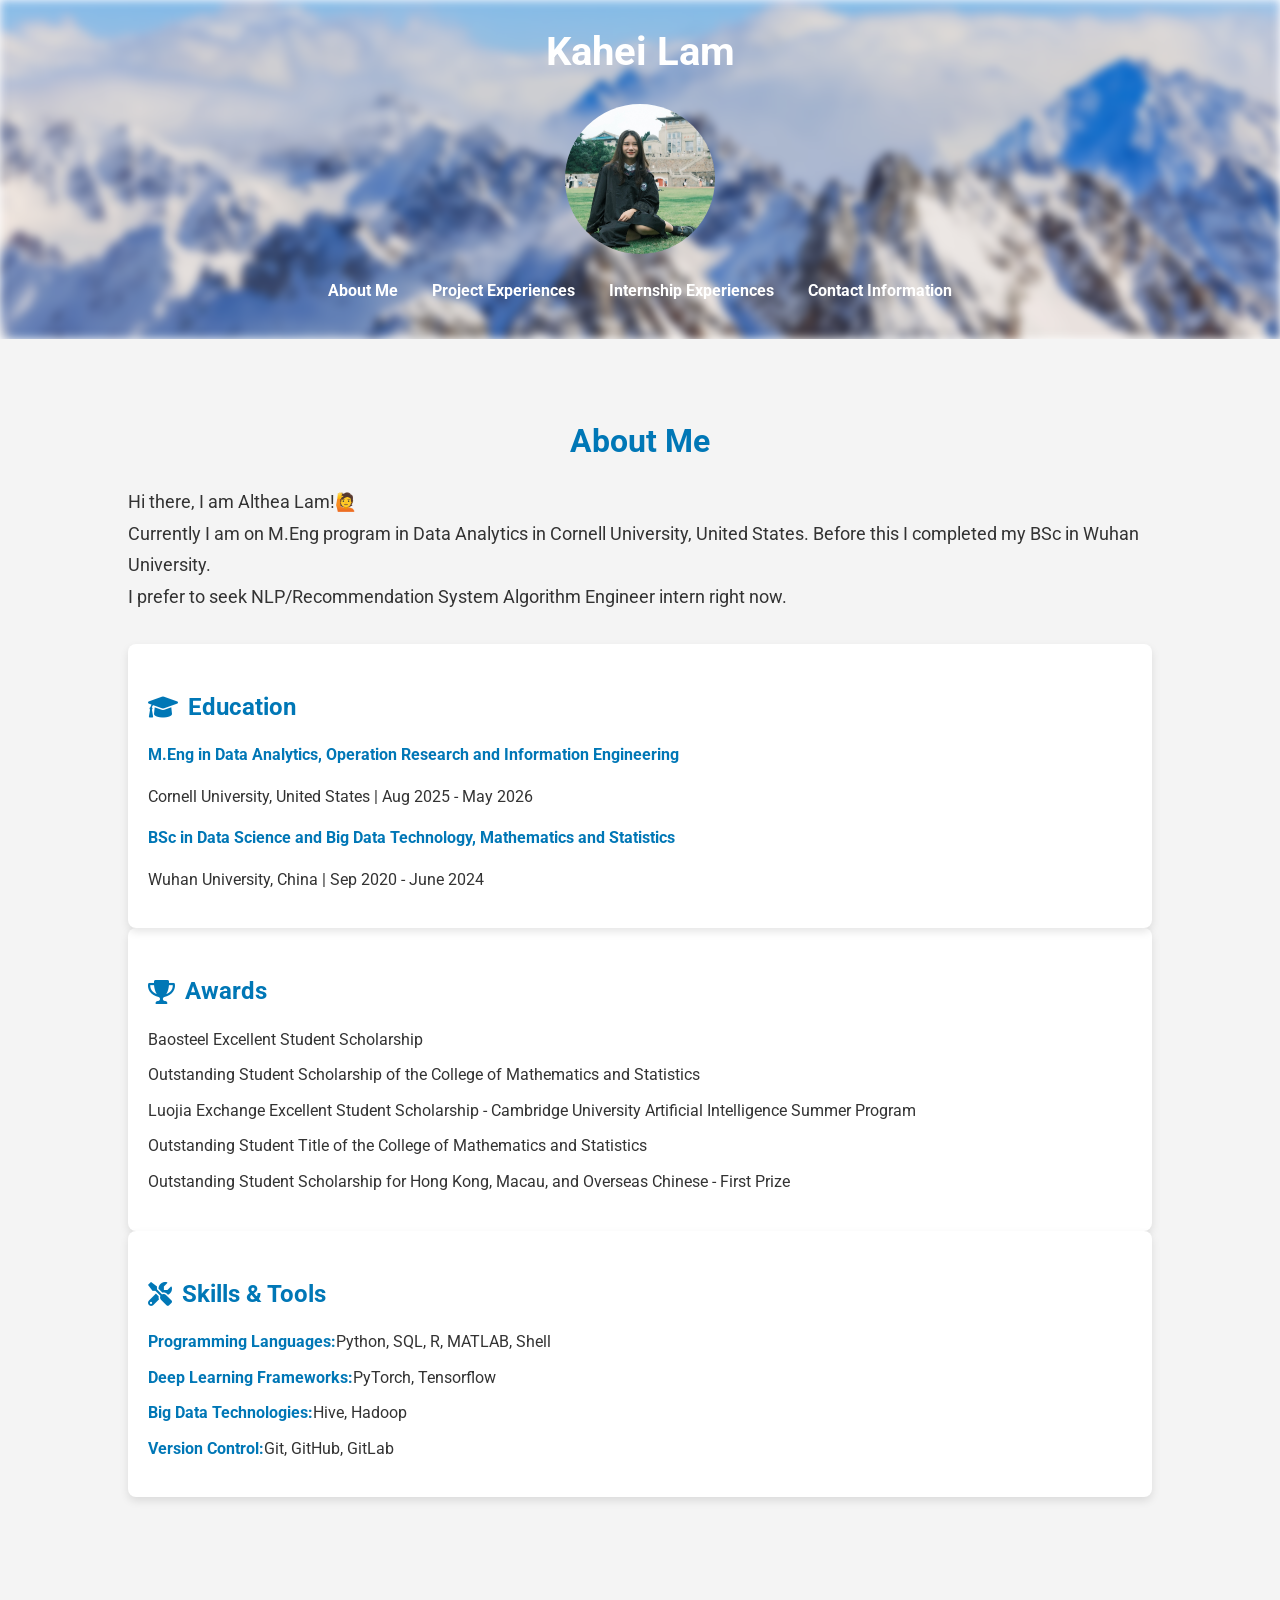
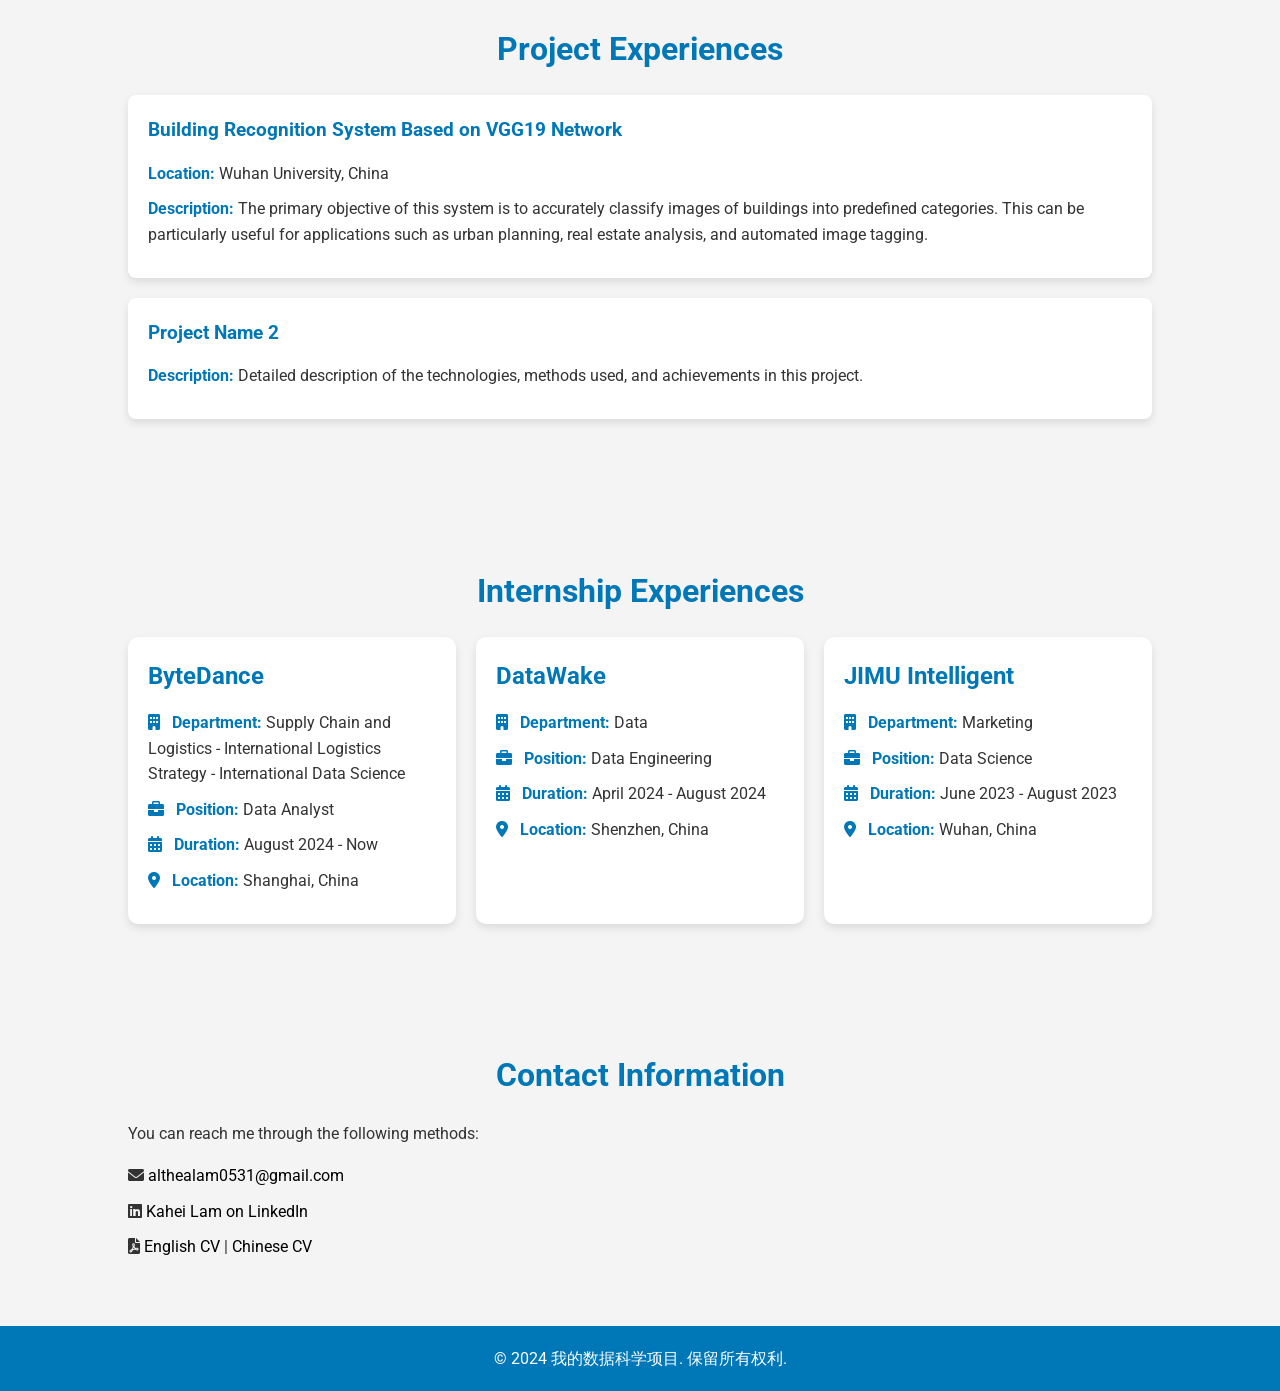
==== index.html @ f1cce817 "Add files via upload" ====
<!DOCTYPE html>
<html lang="zh">
<head>
    <meta charset="UTF-8">
    <meta name="viewport" content="width=device-width, initial-scale=1.0">
    <title>Kahei Lam</title>
    <link rel="stylesheet" href="style.css">
    <link href="https://fonts.googleapis.com/css2?family=Roboto:wght@400;700&display=swap" rel="stylesheet">
    <link href="https://cdnjs.cloudflare.com/ajax/libs/font-awesome/6.0.0-beta3/css/all.min.css" rel="stylesheet">
</head>
<body>
    <header>
        <div class="container">
            <h1>Kahei Lam</h1>
            <img src="images/picture.jpg" alt="Kahei Lam" class="rounded-avatar">
            <nav>
                <ul>
                    <li><a href="#about">About Me</a></li>
                    <li><a href="#projects">Project Experiences</a></li>
                    <li><a href="#experience">Internship Experiences</a></li>
                    <li><a href="#contact">Contact Information</a></li>
                </ul>
            </nav>
        </div>
    </header>

    <section id="about" class="section">
        <div class="container">
            <h2>About Me</h2>
            <p class="intro-text">
                Hi there, I am Althea Lam!🙋<br>
                Currently I am on M.Eng program in Data Analytics in Cornell University, United States. Before this I completed my BSc in Wuhan University.<br>
                I prefer to seek NLP/Recommendation System Algorithm Engineer intern right now.
            </p>
            
            <div class="education-awards">
                <div class="education">
                    <h3><i class="fas fa-graduation-cap"></i> Education</h3>
                    <ul>
                        <li><strong>M.Eng in Data Analytics, Operation Research and Information Engineering</strong> 
                            <p>Cornell University, United States | Aug 2025 - May 2026</p>
                        <li><strong>BSc in Data Science and Big Data Technology, Mathematics and Statistics</strong>
                            <p>Wuhan University, China | Sep 2020 - June 2024</p>
                    </ul>
                </div>
            </div>
        
            <div class="awards">
                <h3><i class="fas fa-trophy"></i> Awards</h3>
                <ul>
                    <li>Baosteel Excellent Student Scholarship</li>
                    <li>Outstanding Student Scholarship of the College of Mathematics and Statistics</li>
                    <li>Luojia Exchange Excellent Student Scholarship - Cambridge University Artificial Intelligence Summer Program</li>
                    <li>Outstanding Student Title of the College of Mathematics and Statistics</li>
                    <li>Outstanding Student Scholarship for Hong Kong, Macau, and Overseas Chinese - First Prize</li>
                    <!-- Add more awards if needed -->
                </ul>
            </div>

                <div class="skills-tools">
                    <h3><i class="fas fa-tools"></i> Skills & Tools</h3>
                    <ul>
                        <li><strong>Programming Languages:</strong>Python, SQL, R, MATLAB, Shell</li>
                        <li><strong>Deep Learning Frameworks:</strong>PyTorch, Tensorflow</li>
                        <li><strong>Big Data Technologies:</strong>Hive, Hadoop</li>
                        <li><strong>Version Control:</strong>Git, GitHub, GitLab</li>
                        <!-- Add more awards if needed -->
                    </ul>
                </div>
            </div>
        </div>
    </section>
    
    <section id="projects" class="section bg-light">
        <div class="container">
            <h2>Project Experiences</h2>
            <div class="project">
                <h3><a href='building-recognition-system.html'>Building Recognition System Based on VGG19 Network</a></h3>
                <p><strong>Location:</strong> Wuhan University, China</p>
                <p><strong>Description:</strong> The primary objective of this system is to accurately classify images of buildings into predefined categories. This can be particularly useful for applications such as urban planning, real estate analysis, and automated image tagging.</p>
            </div>
            <div class="project">
                <h3>Project Name 2</h3>
                <p><strong>Description:</strong> Detailed description of the technologies, methods used, and achievements in this project.</p>
            </div>
            <!-- Add more projects if needed -->
        </div>
    </section>

    <section id="experience" class="section">
        <div class="container">
            <h2>Internship Experiences</h2>
            <div class="experience-grid">
                <div class="experience-card">
                    <h3>ByteDance</h3>
                    <p><i class="fas fa-building"></i> <strong>Department:</strong> Supply Chain and Logistics - International Logistics Strategy - International Data Science</p>
                    <p><i class="fas fa-briefcase"></i> <strong>Position:</strong> Data Analyst</p>
                    <p><i class="fas fa-calendar-alt"></i> <strong>Duration:</strong> August 2024 - Now</p>
                    <p><i class="fas fa-map-marker-alt"></i> <strong>Location:</strong> Shanghai, China</p>
                </div>
                <div class="experience-card">
                    <h3>DataWake</h3>
                    <p><i class="fas fa-building"></i> <strong>Department:</strong> Data</p>
                    <p><i class="fas fa-briefcase"></i> <strong>Position:</strong> Data Engineering</p>
                    <p><i class="fas fa-calendar-alt"></i> <strong>Duration:</strong> April 2024 - August 2024</p>
                    <p><i class="fas fa-map-marker-alt"></i> <strong>Location:</strong> Shenzhen, China</p>
                </div>
                <div class="experience-card">
                    <h3>JIMU Intelligent</h3>
                    <p><i class="fas fa-building"></i> <strong>Department:</strong> Marketing</p>
                    <p><i class="fas fa-briefcase"></i> <strong>Position:</strong> Data Science</p>
                    <p><i class="fas fa-calendar-alt"></i> <strong>Duration:</strong> June 2023 - August 2023</p>
                    <p><i class="fas fa-map-marker-alt"></i> <strong>Location:</strong> Wuhan, China</p>
                </div>
                <!-- Add more internship experiences here -->
            </div>
        </div>
    </section>

    <section id="contact" class="section bg-light">
        <div class="container">
            <h2>Contact Information</h2>
            <p>You can reach me through the following methods:</p>
            <ul>
                <li><i class="fas fa-envelope"></i> <a href="mailto:althealam0531@gmail.com">althealam0531@gmail.com</a></li>
                <li><i class="fab fa-linkedin"></i> <a href="https://www.linkedin.com/in/kahei-lam" target="_blank">Kahei Lam on LinkedIn</a></li>
                <li><i class="fas fa-file-pdf"></i> 
                    <a href="documents/resume-en.pdf" target="_blank">English CV</a> | 
                    <a href="documents/resume-zh.pdf" target="_blank">Chinese CV</a>
                </li>
            </ul>
        </div>
    </section>
    
    <footer>
        <div class="container">
            <p>&copy; 2024 我的数据科学项目. 保留所有权利.</p>
        </div>
    </footer>
</body>
</html>
---- style.css ----
body {
    font-family: 'Roboto', sans-serif;
    line-height: 1.6;
    margin: 0;
    padding: 0;
    color: #333;
}

.container {
    width: 80%;
    margin: auto;
    max-width: 1200px;
}

/* 在style.css文件中 */
header {
    position: relative;
    color: #fff;
    padding: 20px 0;
    text-align: center;
}

header::after {
    content: "";
    position: absolute;
    top: 0;
    left: 0;
    width: 100%;
    height: 100%;
    background-image: url('images/background.jpg');
    background-size: cover;
    background-position: center;
    background-repeat: no-repeat;
    filter: blur(5px) opacity(0.99); /* 调整模糊度和透明度 */
    z-index: -1;
}

header h1 {
    margin: 0;
    font-size: 2.5rem;
}

.rounded-avatar {
    width: 150px; /* 你可以根据需要调整大小 */
    height: 150px; /* 确保宽度和高度相同以创建圆形 */
    border-radius: 50%; /* 这将使图片变为圆形 */
    object-fit: cover; /* 确保图片内容适应圆形 */
    margin-top: 20px; /* 在名字和图片之间添加一些空间 */
}

nav ul {
    list-style: none;
    padding: 0;
}

nav ul li {
    display: inline;
    margin: 0 15px;
}

nav ul li a {
    color: #fff;
    text-decoration: none;
    font-weight: bold;
}

.section {
    padding: 50px 0;
    background: #f4f4f4;
}

.bg-light {
    background-color: #f4f4f4;
}

h2 {
    font-size: 2rem;
    margin-bottom: 20px;
    text-align: center;
    color: #0077b6;
}

.project {
    background: #fff;
    padding: 20px;
    margin: 20px 0;
    border-radius: 8px;
    box-shadow: 0 4px 8px rgba(0,0,0,0.1);
    transition: transform 0.3s, box-shadow 0.3s;
}

.project:hover {
    transform: translateY(-5px);
    box-shadow: 0 8px 16px rgba(0, 0, 0, 0.2);
}

.project h3 {
    font-size: 1.2rem;
    margin-top: 0;
    color: #0077b6;
    text-decoration: none;
}

.project p {
    margin: 10px 0;
    font-size: 1rem;
    line-height: 1.6;
    color: #333;
    text-decoration: none;
}

.project a {
    color: #0077b6;
    text-decoration: none;
}

.project a:hover {
    color: #0077b6;
    text-decoration: underline;
}

footer {
    background-color: #0077b6;
    color: #fff;
    text-align: center;
    padding: 20px 0;
}

footer p {
    margin: 0;
}

.experience-grid {
    display: grid;
    grid-template-columns: repeat(auto-fit, minmax(300px, 1fr));
    gap: 20px;
}

.experience-card {
    background: #fff;
    padding: 20px;
    border-radius: 10px;
    box-shadow: 0 4px 8px rgba(0, 0, 0, 0.1);
    transition: transform 0.3s;
}

.experience-card:hover {
    transform: translateY(-5px);
}

.experience-card h3 {
    margin-top: 0;
    color: #0077b6;
    font-size: 1.5rem;
}

.experience-card p {
    margin: 10px 0;
}

.experience-card i {
    margin-right: 8px;
    color: #0077b6;
}

.intro-text {
    font-size: 1.1rem;
    line-height: 1.8;
    margin-bottom: 30px;
    color: #333;
}

.education-awards {
    display: flex;
    flex-direction: column;
    gap: 30px;
}

.education, .awards,.skills-tools {
    background: #fff;
    border-radius: 8px;
    padding: 20px;
    box-shadow: 0 4px 8px rgba(0, 0, 0, 0.1);
    transition: transform 0.3s, box-shadow 0.3s;
}

.education:hover, .awards:hover,.skills-tools:hover {
    transform: translateY(-5px);
    box-shadow: 0 8px 16px rgba(0, 0, 0, 0.2);
}

.university-logo-img {
    width: 100px; /* 调整校徽图片的宽度 */
    height: auto; /* 保持图片的纵横比 */
    margin-bottom: 10px; /* 在图片下方添加一些空间 */
}

.university-logo {
    text-align: center; /* 使图片居中显示 */
    margin-top: 10px; /* 在大学名称和校徽之间添加一些空间 */
}

h3 {
    font-size: 1.5rem;
    color: #0077b6;
    margin-bottom: 15px;
    display: flex;
    align-items: center;
    gap: 10px;
}

h3 i {
    font-size: 1.5rem;
    color: #0077b6;
}

ul {
    list-style-type: none;
    padding: 0;
}

li {
    margin-bottom: 10px;
    line-height: 1.6;
}

strong {
    color: #0077b6;
}

/* 将所有链接的默认颜色设置为黑色，移除下划线 */
a {
    color: #000000;
    text-decoration: none;
}

/* 当鼠标悬停在链接上时，添加下划线以提供视觉反馈 */
a:hover {
    text-decoration: underline;
}
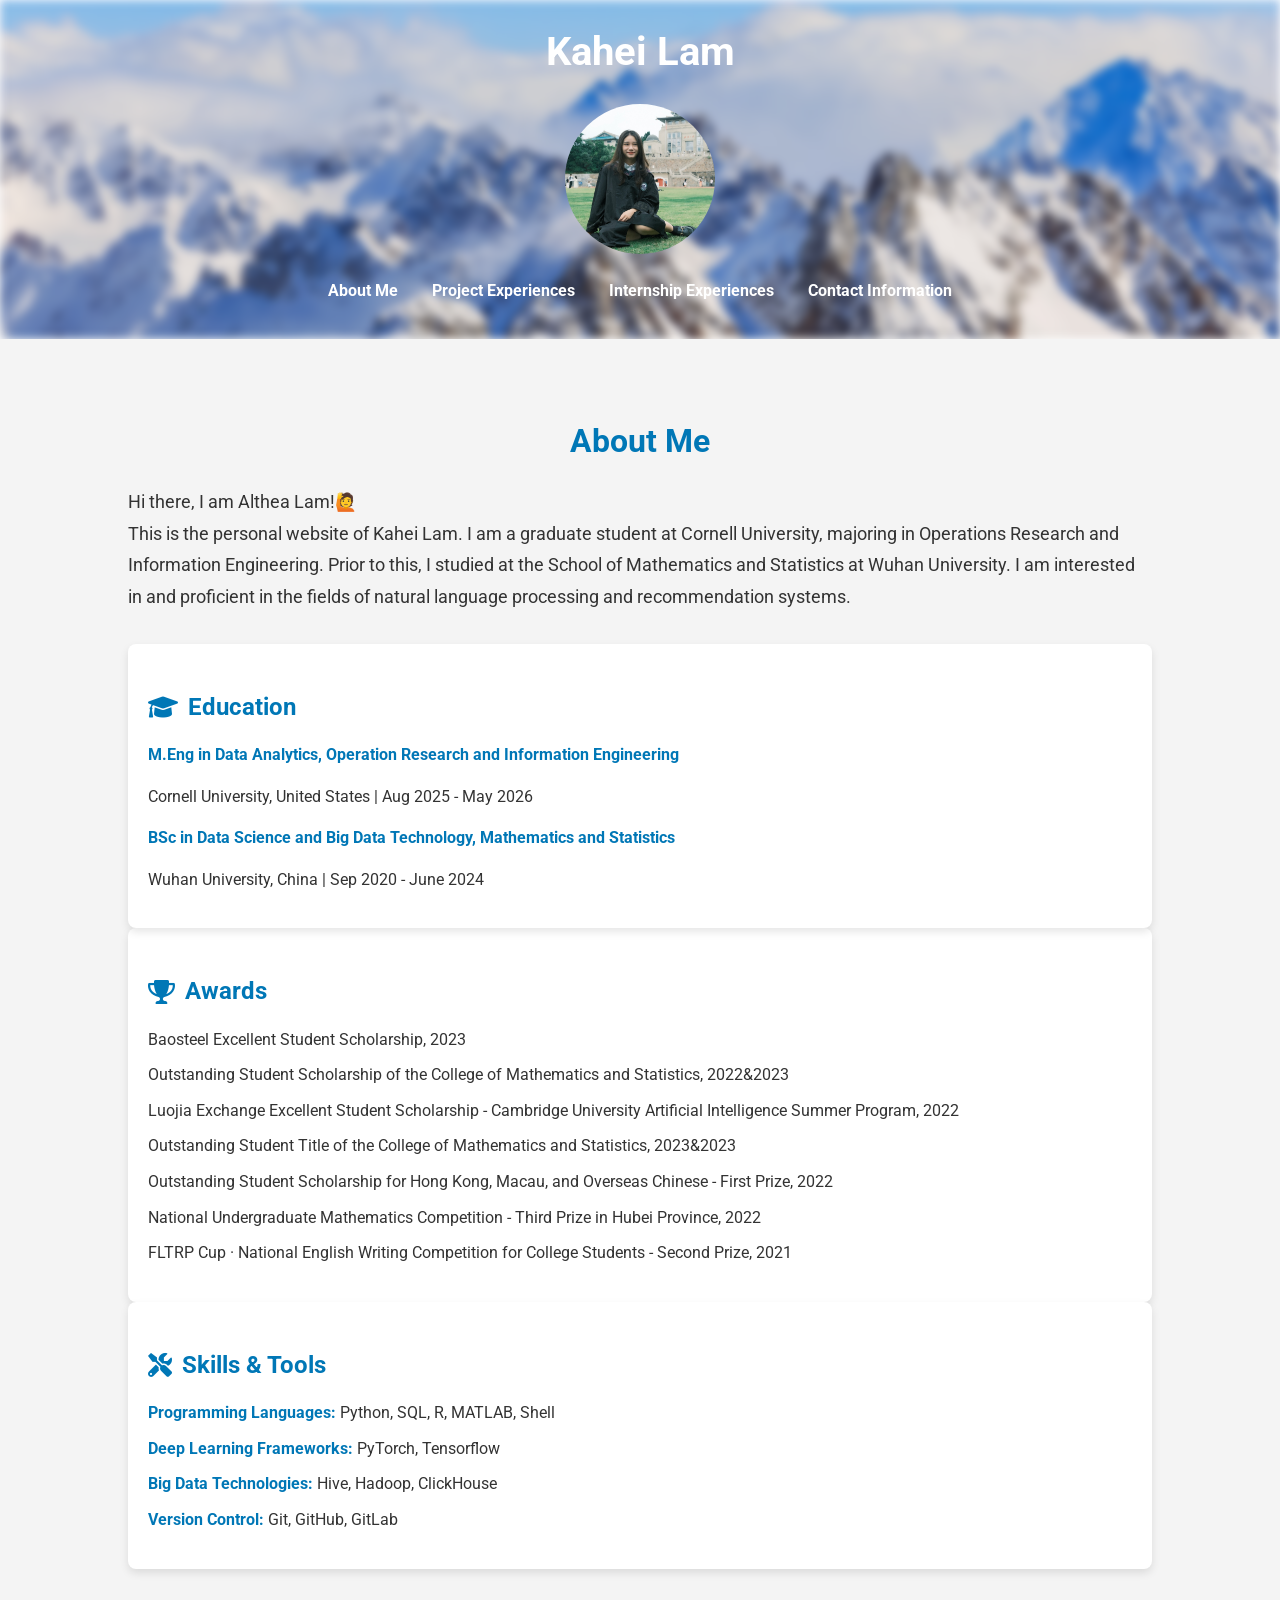
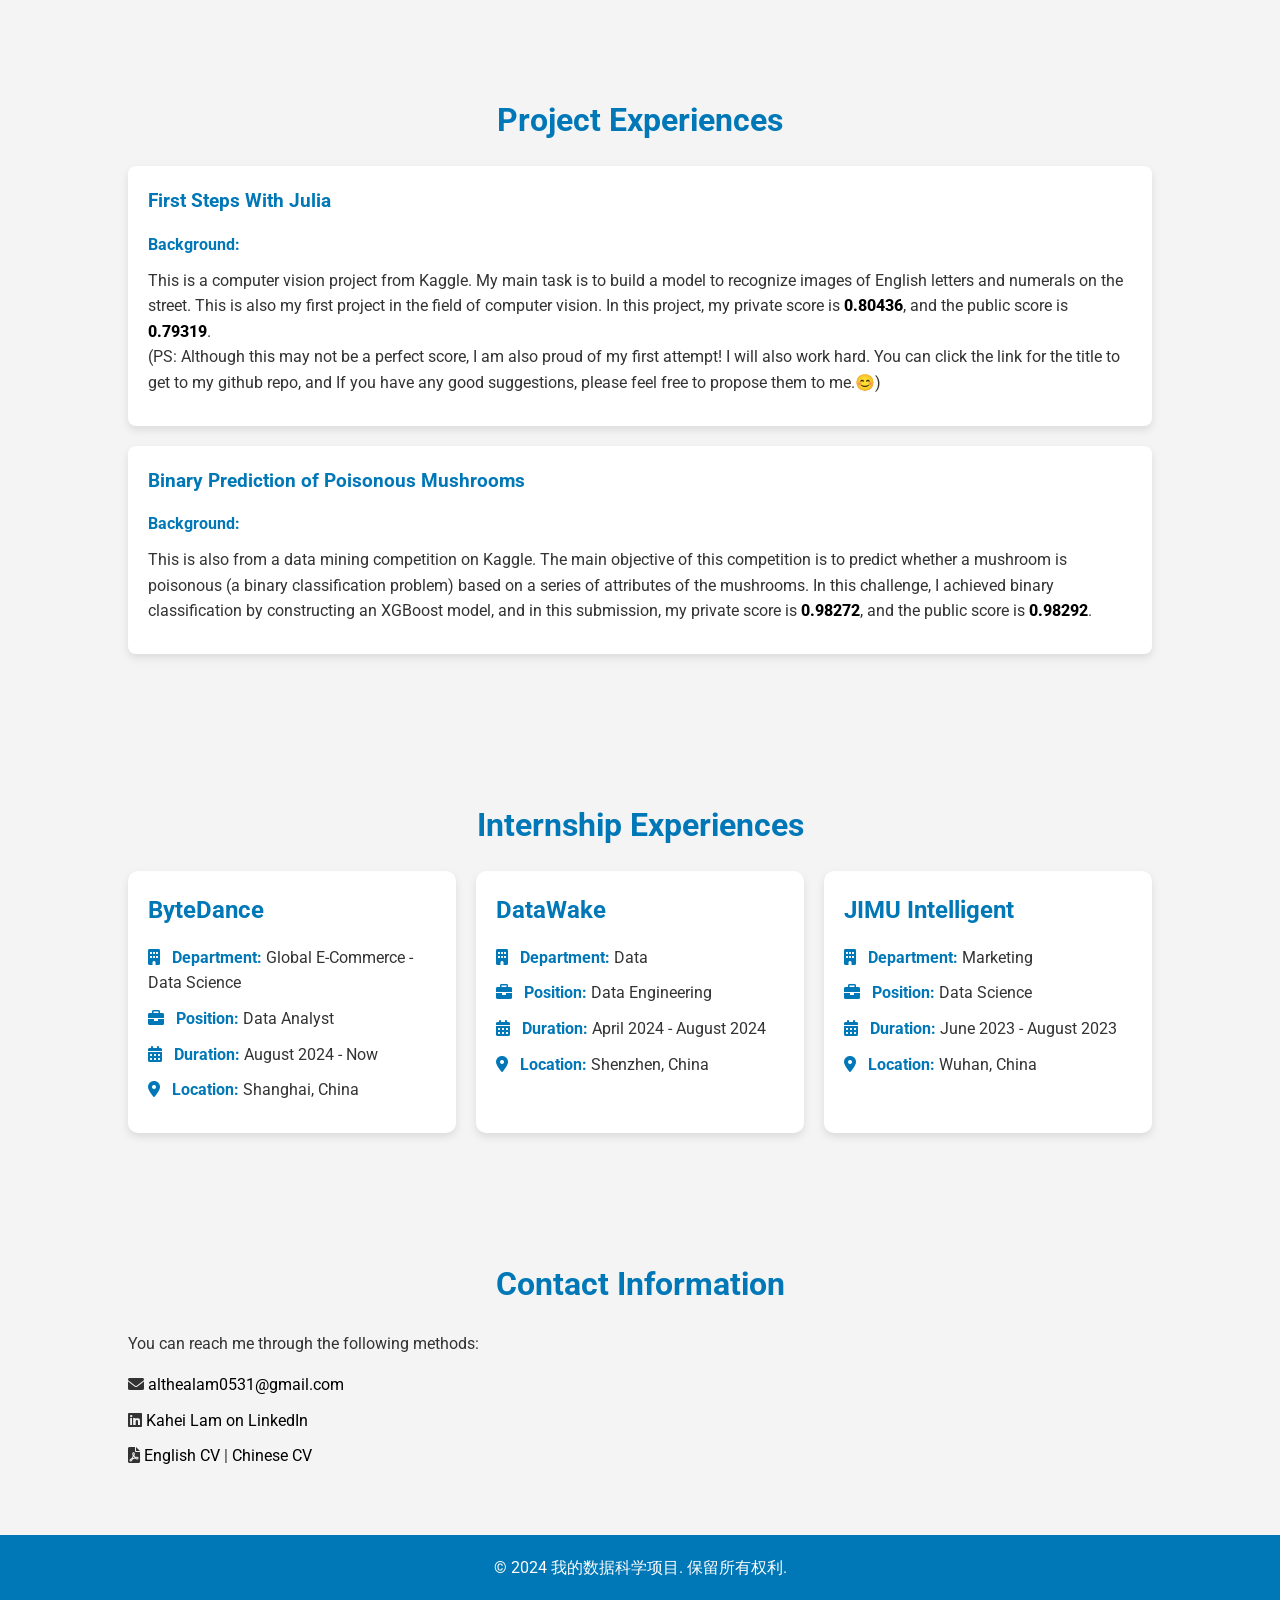
==== commit 93ec6a71: "fix" ====
--- a/index.html
+++ b/index.html
@@ -29,8 +29,7 @@
             <h2>About Me</h2>
             <p class="intro-text">
                 Hi there, I am Althea Lam!🙋<br>
-                Currently I am on M.Eng program in Data Analytics in Cornell University, United States. Before this I completed my BSc in Wuhan University.<br>
-                I prefer to seek NLP/Recommendation System Algorithm Engineer intern right now.
+                This is the personal website of Kahei Lam. I am a graduate student at Cornell University, majoring in Operations Research and Information Engineering. Prior to this, I studied at the School of Mathematics and Statistics at Wuhan University. I am interested in and proficient in the fields of natural language processing and recommendation systems.
             </p>
             
             <div class="education-awards">
@@ -48,11 +47,14 @@
             <div class="awards">
                 <h3><i class="fas fa-trophy"></i> Awards</h3>
                 <ul>
-                    <li>Baosteel Excellent Student Scholarship</li>
-                    <li>Outstanding Student Scholarship of the College of Mathematics and Statistics</li>
-                    <li>Luojia Exchange Excellent Student Scholarship - Cambridge University Artificial Intelligence Summer Program</li>
-                    <li>Outstanding Student Title of the College of Mathematics and Statistics</li>
-                    <li>Outstanding Student Scholarship for Hong Kong, Macau, and Overseas Chinese - First Prize</li>
+                    <li>Baosteel Excellent Student Scholarship, 2023</li>
+                    <li>Outstanding Student Scholarship of the College of Mathematics and Statistics, 2022&2023</li>
+                    <li>Luojia Exchange Excellent Student Scholarship - Cambridge University Artificial Intelligence Summer Program, 2022</li>
+                    <li>Outstanding Student Title of the College of Mathematics and Statistics, 2023&2023</li>
+                    <li>Outstanding Student Scholarship for Hong Kong, Macau, and Overseas Chinese - First Prize, 2022</li>
+                    <li>National Undergraduate Mathematics Competition - Third Prize in Hubei Province, 2022</li>
+                    <li>FLTRP Cup · National English Writing Competition for College Students - Second Prize, 2021</li>
+
                     <!-- Add more awards if needed -->
                 </ul>
             </div>
@@ -60,10 +62,10 @@
                 <div class="skills-tools">
                     <h3><i class="fas fa-tools"></i> Skills & Tools</h3>
                     <ul>
-                        <li><strong>Programming Languages:</strong>Python, SQL, R, MATLAB, Shell</li>
-                        <li><strong>Deep Learning Frameworks:</strong>PyTorch, Tensorflow</li>
-                        <li><strong>Big Data Technologies:</strong>Hive, Hadoop</li>
-                        <li><strong>Version Control:</strong>Git, GitHub, GitLab</li>
+                        <li><strong>Programming Languages:  </strong>Python, SQL, R, MATLAB, Shell</li>
+                        <li><strong>Deep Learning Frameworks:  </strong>PyTorch, Tensorflow</li>
+                        <li><strong>Big Data Technologies:  </strong>Hive, Hadoop, ClickHouse</li>
+                        <li><strong>Version Control:  </strong>Git, GitHub, GitLab</li>
                         <!-- Add more awards if needed -->
                     </ul>
                 </div>
@@ -75,13 +77,14 @@
         <div class="container">
             <h2>Project Experiences</h2>
             <div class="project">
-                <h3><a href='building-recognition-system.html'>Building Recognition System Based on VGG19 Network</a></h3>
-                <p><strong>Location:</strong> Wuhan University, China</p>
-                <p><strong>Description:</strong> The primary objective of this system is to accurately classify images of buildings into predefined categories. This can be particularly useful for applications such as urban planning, real estate analysis, and automated image tagging.</p>
+                <h3><a href="https://github.com/Althealam/First-Steps-With-Julia---Score-0.81.git" target="_blank">First Steps With Julia</a></h3>
+                <p><strong>Background:  </strong>
+                    <p>This is a computer vision project from Kaggle. My main task is to build a model to recognize images of English letters and numerals on the street. This is also my first project in the field of computer vision. In this project, my private score is <strong-black>0.80436</strong-black>, and the public score is <strong-black>0.79319</strong-black>.<br>(PS: Although this may not be a perfect score, I am also proud of my first attempt! I will also work hard. You can click the link for the title to get to my github repo, and If you have any good suggestions, please feel free to propose them to me.😊)</p>
             </div>
             <div class="project">
-                <h3>Project Name 2</h3>
-                <p><strong>Description:</strong> Detailed description of the technologies, methods used, and achievements in this project.</p>
+                <h3>Binary Prediction of Poisonous Mushrooms</h3>
+                <p><strong>Background:  </strong> 
+                    <p>This is also from a data mining competition on Kaggle. The main objective of this competition is to predict whether a mushroom is poisonous (a binary classification problem) based on a series of attributes of the mushrooms. In this challenge, I achieved binary classification by constructing an XGBoost model, and in this submission, my private score is <strong-black>0.98272</strong-black>, and the public score is <strong-black>0.98292</strong-black>.</p>
             </div>
             <!-- Add more projects if needed -->
         </div>
@@ -93,24 +96,24 @@
             <div class="experience-grid">
                 <div class="experience-card">
                     <h3>ByteDance</h3>
-                    <p><i class="fas fa-building"></i> <strong>Department:</strong> Supply Chain and Logistics - International Logistics Strategy - International Data Science</p>
-                    <p><i class="fas fa-briefcase"></i> <strong>Position:</strong> Data Analyst</p>
-                    <p><i class="fas fa-calendar-alt"></i> <strong>Duration:</strong> August 2024 - Now</p>
-                    <p><i class="fas fa-map-marker-alt"></i> <strong>Location:</strong> Shanghai, China</p>
+                    <p><i class="fas fa-building"></i> <strong>Department:  </strong> Global E-Commerce - Data Science</p>
+                    <p><i class="fas fa-briefcase"></i> <strong>Position:  </strong> Data Analyst</p>
+                    <p><i class="fas fa-calendar-alt"></i> <strong>Duration:  </strong> August 2024 - Now</p>
+                    <p><i class="fas fa-map-marker-alt"></i> <strong>Location:  </strong> Shanghai, China</p>
                 </div>
                 <div class="experience-card">
                     <h3>DataWake</h3>
-                    <p><i class="fas fa-building"></i> <strong>Department:</strong> Data</p>
-                    <p><i class="fas fa-briefcase"></i> <strong>Position:</strong> Data Engineering</p>
-                    <p><i class="fas fa-calendar-alt"></i> <strong>Duration:</strong> April 2024 - August 2024</p>
-                    <p><i class="fas fa-map-marker-alt"></i> <strong>Location:</strong> Shenzhen, China</p>
+                    <p><i class="fas fa-building"></i> <strong>Department:  </strong> Data</p>
+                    <p><i class="fas fa-briefcase"></i> <strong>Position:  </strong> Data Engineering</p>
+                    <p><i class="fas fa-calendar-alt"></i> <strong>Duration:  </strong> April 2024 - August 2024</p>
+                    <p><i class="fas fa-map-marker-alt"></i> <strong>Location:  </strong> Shenzhen, China</p>
                 </div>
                 <div class="experience-card">
                     <h3>JIMU Intelligent</h3>
-                    <p><i class="fas fa-building"></i> <strong>Department:</strong> Marketing</p>
-                    <p><i class="fas fa-briefcase"></i> <strong>Position:</strong> Data Science</p>
-                    <p><i class="fas fa-calendar-alt"></i> <strong>Duration:</strong> June 2023 - August 2023</p>
-                    <p><i class="fas fa-map-marker-alt"></i> <strong>Location:</strong> Wuhan, China</p>
+                    <p><i class="fas fa-building"></i> <strong>Department:  </strong> Marketing</p>
+                    <p><i class="fas fa-briefcase"></i> <strong>Position:  </strong> Data Science</p>
+                    <p><i class="fas fa-calendar-alt"></i> <strong>Duration:  </strong> June 2023 - August 2023</p>
+                    <p><i class="fas fa-map-marker-alt"></i> <strong>Location:  </strong> Wuhan, China</p>
                 </div>
                 <!-- Add more internship experiences here -->
             </div>
--- a/style.css
+++ b/style.css
@@ -228,6 +228,12 @@
     color: #0077b6;
 }
 
+strong-black{
+    color: black;
+    font-weight: 800;
+}
+
+
 /* 将所有链接的默认颜色设置为黑色，移除下划线 */
 a {
     color: #000000;
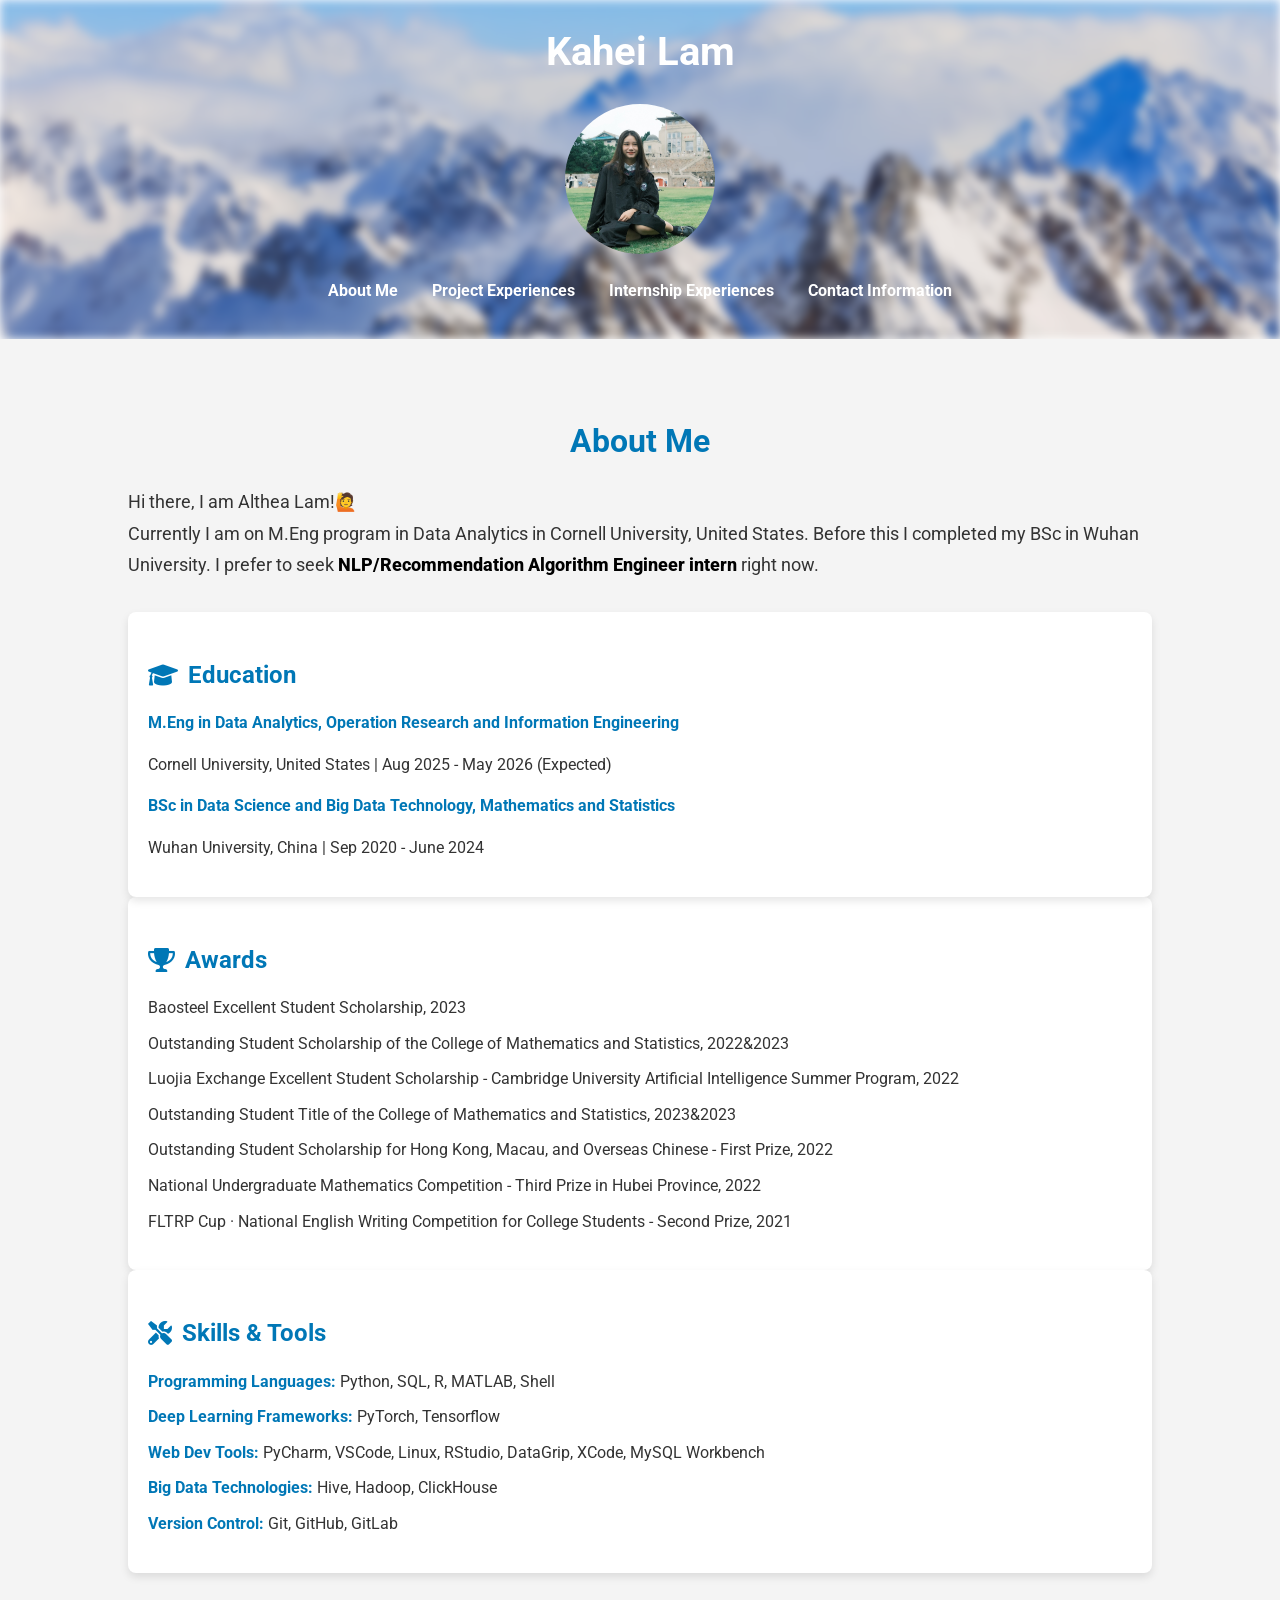
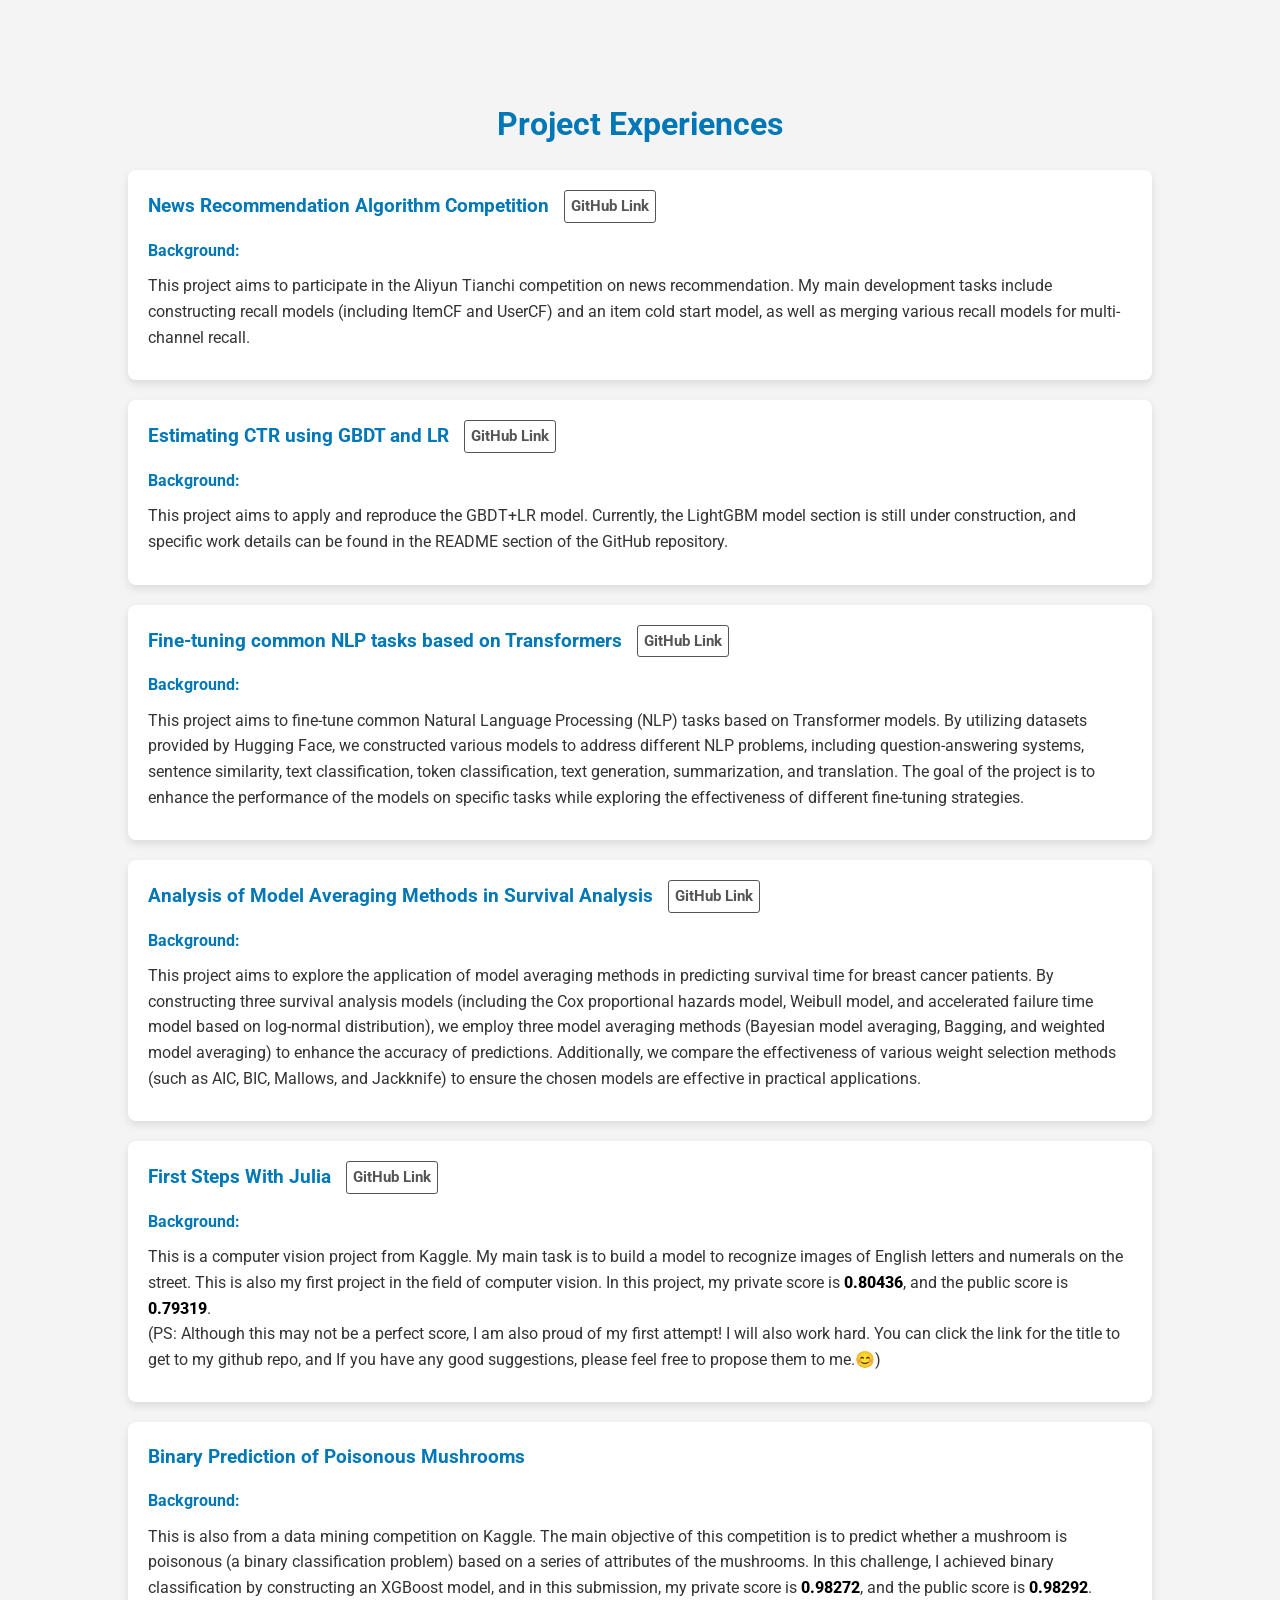
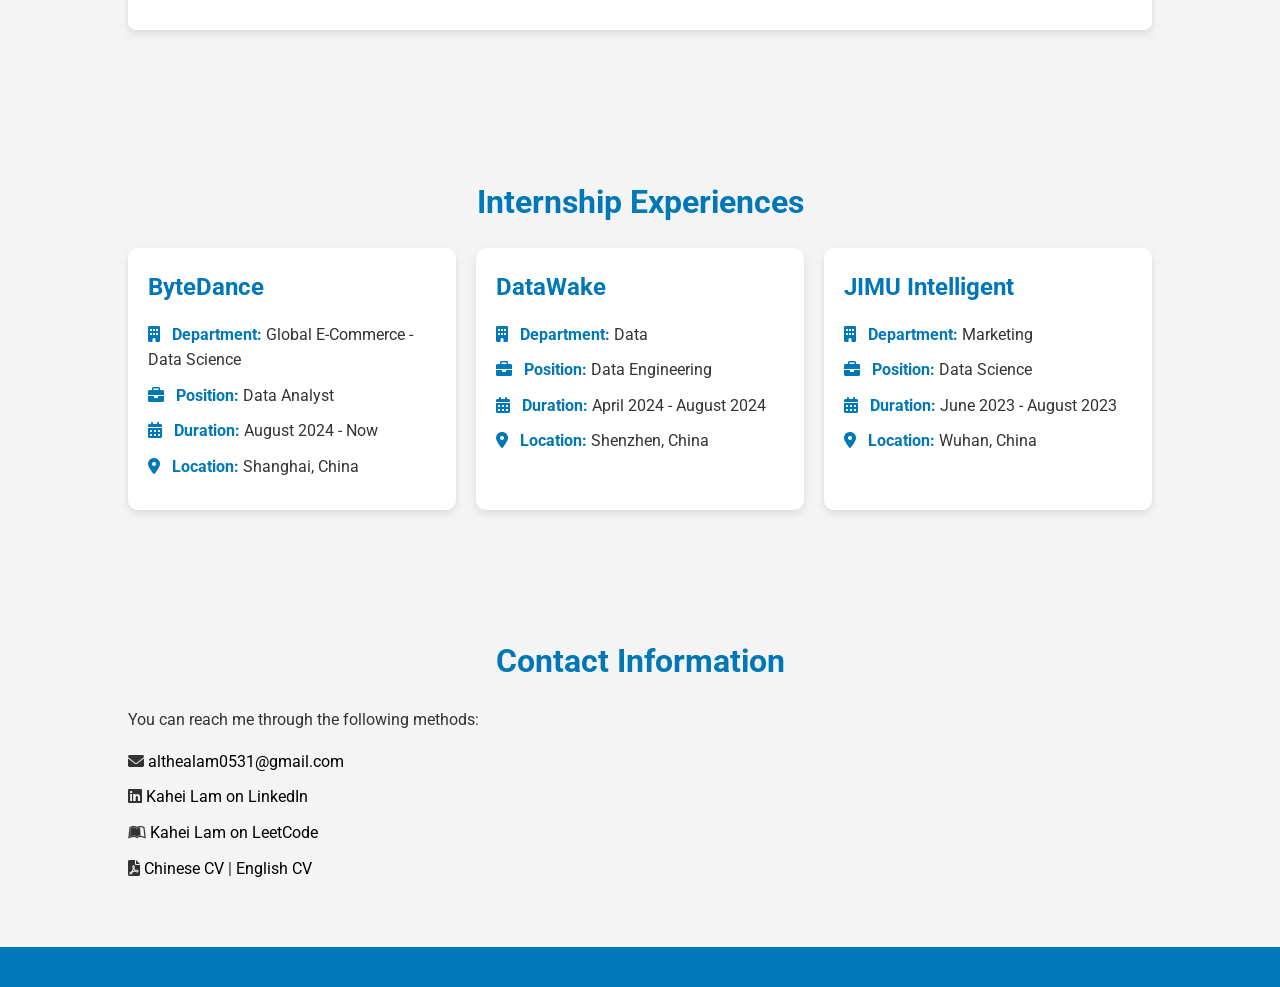
==== commit c91d67e3: "commit" ====
--- a/index.html
+++ b/index.html
@@ -29,7 +29,8 @@
             <h2>About Me</h2>
             <p class="intro-text">
                 Hi there, I am Althea Lam!🙋<br>
-                This is the personal website of Kahei Lam. I am a graduate student at Cornell University, majoring in Operations Research and Information Engineering. Prior to this, I studied at the School of Mathematics and Statistics at Wuhan University. I am interested in and proficient in the fields of natural language processing and recommendation systems.
+                Currently I am on M.Eng program in Data Analytics in Cornell University, United States. Before this I completed my BSc in Wuhan University.
+I prefer to seek <strong-black>NLP/Recommendation Algorithm Engineer intern</strong-black> right now.
             </p>
             
             <div class="education-awards">
@@ -37,7 +38,7 @@
                     <h3><i class="fas fa-graduation-cap"></i> Education</h3>
                     <ul>
                         <li><strong>M.Eng in Data Analytics, Operation Research and Information Engineering</strong> 
-                            <p>Cornell University, United States | Aug 2025 - May 2026</p>
+                            <p>Cornell University, United States | Aug 2025 - May 2026 (Expected)</p>
                         <li><strong>BSc in Data Science and Big Data Technology, Mathematics and Statistics</strong>
                             <p>Wuhan University, China | Sep 2020 - June 2024</p>
                     </ul>
@@ -62,10 +63,11 @@
                 <div class="skills-tools">
                     <h3><i class="fas fa-tools"></i> Skills & Tools</h3>
                     <ul>
-                        <li><strong>Programming Languages:  </strong>Python, SQL, R, MATLAB, Shell</li>
-                        <li><strong>Deep Learning Frameworks:  </strong>PyTorch, Tensorflow</li>
-                        <li><strong>Big Data Technologies:  </strong>Hive, Hadoop, ClickHouse</li>
-                        <li><strong>Version Control:  </strong>Git, GitHub, GitLab</li>
+                        <li><strong>Programming Languages:   </strong>Python, SQL, R, MATLAB, Shell</li>
+                        <li><strong>Deep Learning Frameworks:   </strong>PyTorch, Tensorflow</li>
+                        <li><strong>Web Dev Tools:   </strong>PyCharm, VSCode, Linux, RStudio, DataGrip, XCode, MySQL Workbench</li>
+                        <li><strong>Big Data Technologies:   </strong>Hive, Hadoop, ClickHouse</li>
+                        <li><strong>Version Control:    </strong>Git, GitHub, GitLab</li>
                         <!-- Add more awards if needed -->
                     </ul>
                 </div>
@@ -76,11 +78,74 @@
     <section id="projects" class="section bg-light">
         <div class="container">
             <h2>Project Experiences</h2>
-            <div class="project">
-                <h3><a href="https://github.com/Althealam/First-Steps-With-Julia---Score-0.81.git" target="_blank">First Steps With Julia</a></h3>
-                <p><strong>Background:  </strong>
-                    <p>This is a computer vision project from Kaggle. My main task is to build a model to recognize images of English letters and numerals on the street. This is also my first project in the field of computer vision. In this project, my private score is <strong-black>0.80436</strong-black>, and the public score is <strong-black>0.79319</strong-black>.<br>(PS: Although this may not be a perfect score, I am also proud of my first attempt! I will also work hard. You can click the link for the title to get to my github repo, and If you have any good suggestions, please feel free to propose them to me.😊)</p>
-            </div>
+
+            <!-- News Recommendation Algorithm Competition-->
+            <div class="project">
+                <h3>
+                    <a>News Recommendation Algorithm Competition</a>
+                    <span style="font-size: 0.8em; margin-left: 5px; display: inline-block; padding: 3px 6px; border: 1px solid #555; color: #555; border-radius: 3px;">
+                        <a href="https://github.com/Althealam/Alibaba-Cloud-Tianchi-News-Recommendation-System-Competition" target="_blank" style="color: inherit; text-decoration: none;">GitHub Link</a>
+                    </span>
+                </h3>
+                <p><strong>Background:  </strong>
+                    <p>This project aims to participate in the Aliyun Tianchi competition on news recommendation. My main development tasks include constructing recall models (including ItemCF and UserCF) and an item cold start model, as well as merging various recall models for multi-channel recall.</p>
+                </p>
+            </div>
+
+            <!-- Estimating CTR using GBDT and LR-->
+            <div class="project">
+                <h3>
+                    <a>Estimating CTR using GBDT and LR</a>
+                    <span style="font-size: 0.8em; margin-left: 5px; display: inline-block; padding: 3px 6px; border: 1px solid #555; color: #555; border-radius: 3px;">
+                        <a href="https://github.com/Althealam/CTR_predictions_GBDT_LR" target="_blank" style="color: inherit; text-decoration: none;">GitHub Link</a>
+                    </span>
+                </h3>
+                <p><strong>Background:  </strong>
+                    <p>This project aims to apply and reproduce the GBDT+LR model. Currently, the LightGBM model section is still under construction, and specific work details can be found in the README section of the GitHub repository.</p>
+                </p>
+            </div>   
+
+            <!-- Fine-tuning common NLP tasks based on Transformers-->
+            <div class="project">
+                <h3>
+                    <a>Fine-tuning common NLP tasks based on Transformers</a>
+                    <span style="font-size: 0.8em; margin-left: 5px; display: inline-block; padding: 3px 6px; border: 1px solid #555; color: #555; border-radius: 3px;">
+                        <a href="https://github.com/Althealam/Natural-Language-Processing" target="_blank" style="color: inherit; text-decoration: none;">GitHub Link</a>
+                    </span>
+                </h3>
+                <p><strong>Background:  </strong>
+                    <p>This project aims to fine-tune common Natural Language Processing (NLP) tasks based on Transformer models. By utilizing datasets provided by Hugging Face, we constructed various models to address different NLP problems, including question-answering systems, sentence similarity, text classification, token classification, text generation, summarization, and translation. The goal of the project is to enhance the performance of the models on specific tasks while exploring the effectiveness of different fine-tuning strategies.</p>
+                </p>
+            </div>   
+            
+            <!-- Analysis of Model Averaging Methods in Survival Analysis-->
+            <div class="project">
+                <h3>
+                    <a>Analysis of Model Averaging Methods in Survival Analysis</a>
+                    <span style="font-size: 0.8em; margin-left: 5px; display: inline-block; padding: 3px 6px; border: 1px solid #555; color: #555; border-radius: 3px;">
+                        <a href="https://github.com/Althealam/Analysis-of-Model-Averaging-Methods-in-Survival-Analysis" target="_blank" style="color: inherit; text-decoration: none;">GitHub Link</a>
+                    </span>
+                </h3>
+                <p><strong>Background:  </strong>
+                    <p>This project aims to explore the application of model averaging methods in predicting survival time for breast cancer patients. By constructing three survival analysis models (including the Cox proportional hazards model, Weibull model, and accelerated failure time model based on log-normal distribution), we employ three model averaging methods (Bayesian model averaging, Bagging, and weighted model averaging) to enhance the accuracy of predictions. Additionally, we compare the effectiveness of various weight selection methods (such as AIC, BIC, Mallows, and Jackknife) to ensure the chosen models are effective in practical applications.</p>
+                </p>
+            </div>            
+
+            <!-- First Steps With Julia-->
+            <div class="project">
+                <h3>
+                    <a>First Steps With Julia</a>
+                    <span style="font-size: 0.8em; margin-left: 5px; display: inline-block; padding: 3px 6px; border: 1px solid #555; color: #555; border-radius: 3px;">
+                        <a href="https://github.com/Althealam/First-Steps-With-Julia---Score-0.81.git" target="_blank" style="color: inherit; text-decoration: none;">GitHub Link</a>
+                    </span>
+                </h3>
+                <p><strong>Background:  </strong>
+                    <p>This is a computer vision project from Kaggle. 
+                        My main task is to build a model to recognize images of English letters and numerals on the street. This is also my first project in the field of computer vision. In this project, my private score is <strong-black>0.80436</strong-black>, and the public score is <strong-black>0.79319</strong-black>.<br>(PS: Although this may not be a perfect score, I am also proud of my first attempt! I will also work hard. You can click the link for the title to get to my github repo, and If you have any good suggestions, please feel free to propose them to me.😊)</p>
+                </p>
+            </div>
+
+            <!-- Binary Prediction of Poisonous Mushrooms-->           
             <div class="project">
                 <h3>Binary Prediction of Poisonous Mushrooms</h3>
                 <p><strong>Background:  </strong> 
@@ -127,9 +192,10 @@
             <ul>
                 <li><i class="fas fa-envelope"></i> <a href="mailto:althealam0531@gmail.com">althealam0531@gmail.com</a></li>
                 <li><i class="fab fa-linkedin"></i> <a href="https://www.linkedin.com/in/kahei-lam" target="_blank">Kahei Lam on LinkedIn</a></li>
+                <li><i class="fab fa-leanpub"></i> <a href="https://leetcode.cn/u/althealam/" target="_blank">Kahei Lam on LeetCode</a></li>
                 <li><i class="fas fa-file-pdf"></i> 
-                    <a href="documents/resume-en.pdf" target="_blank">English CV</a> | 
-                    <a href="documents/resume-zh.pdf" target="_blank">Chinese CV</a>
+                    <a href="documents/kaheilam-cv-cn.pdf" target="_blank">Chinese CV</a> | 
+                    <a href="documents/kaheilam-cv-en.pdf" target="_blank">English CV</a>
                 </li>
             </ul>
         </div>
@@ -137,7 +203,6 @@
     
     <footer>
         <div class="container">
-            <p>&copy; 2024 我的数据科学项目. 保留所有权利.</p>
         </div>
     </footer>
 </body>
